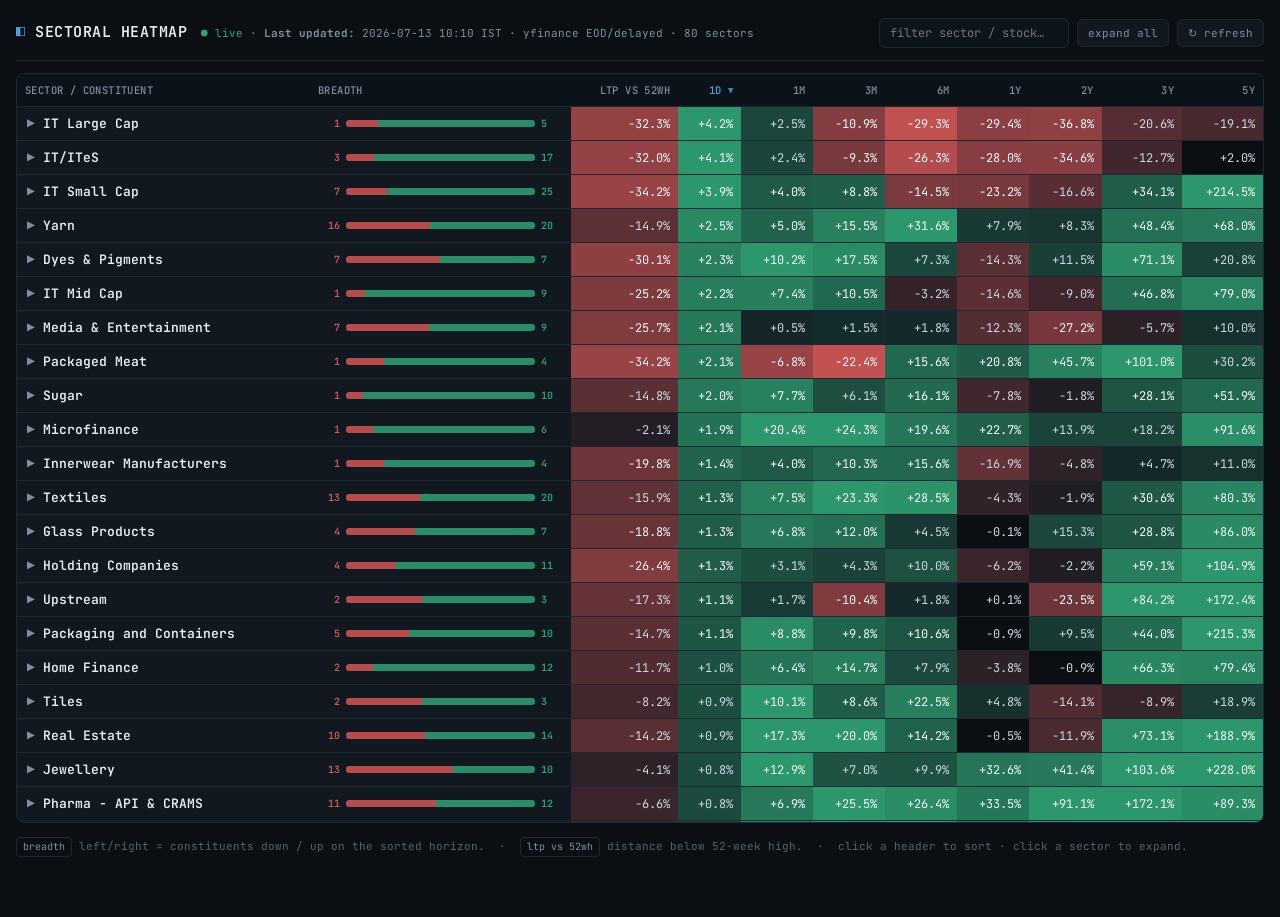
==== index.html @ cefa8de7 "Hourly refresh during market hours, load web fonts, fix timestamp timezone - refresh.yml: run hourly" ====
<!DOCTYPE html>
<html lang="en">
<head>
<meta charset="utf-8">
<meta name="viewport" content="width=device-width, initial-scale=1">
<title>Sectoral Heatmap · NSE</title>
<link rel="preconnect" href="https://fonts.googleapis.com">
<link rel="preconnect" href="https://fonts.gstatic.com" crossorigin>
<link href="https://fonts.googleapis.com/css2?family=Inter:wght@400;500;600;700&family=JetBrains+Mono:wght@400;500;600;700&display=swap" rel="stylesheet">
<style>
  :root{
    --bg:#0b0f14; --panel:#111820; --panel2:#0e141b; --line:#1e2833;
    --ink:#e8eef4; --dim:#7f8fa0; --dim2:#556270;
    --accent:#4aa3df; --up:#2fa574; --down:#d85757; --warn:#d9a441;
    --mono:"JetBrains Mono","SF Mono",ui-monospace,"Cascadia Mono",Menlo,Consolas,monospace;
    --sans:"Inter",system-ui,-apple-system,Segoe UI,Roboto,sans-serif;
  }
  *{box-sizing:border-box}
  html,body{margin:0;background:var(--bg);color:var(--ink);font-family:var(--sans);
    -webkit-font-smoothing:antialiased;font-size:13px}
  .wrap{max-width:1500px;margin:0 auto;padding:18px 16px 60px}
  header.top{display:flex;align-items:baseline;gap:14px;flex-wrap:wrap;
    border-bottom:1px solid var(--line);padding-bottom:12px;margin-bottom:2px}
  .brand{font-family:var(--mono);font-weight:600;font-size:15px;letter-spacing:.5px}
  .brand b{color:var(--accent)}
  .meta{color:var(--dim);font-family:var(--mono);font-size:11px}
  .meta .live{color:var(--up)} .meta .snap{color:var(--warn)}
  .spacer{flex:1}
  .controls{display:flex;gap:8px;align-items:center;flex-wrap:wrap}
  input[type=search]{background:var(--panel2);border:1px solid var(--line);color:var(--ink);
    font-family:var(--mono);font-size:12px;padding:6px 10px;border-radius:6px;width:190px;outline:none}
  input[type=search]:focus{border-color:var(--accent)}
  button.btn{background:var(--panel);border:1px solid var(--line);color:var(--dim);
    font-family:var(--mono);font-size:11px;padding:6px 10px;border-radius:6px;cursor:pointer}
  button.btn:hover{color:var(--ink);border-color:var(--dim2)}
  button.btn:disabled{opacity:.5;cursor:default}

  /* banners */
  .banner{font-family:var(--mono);font-size:12px;padding:9px 12px;border-radius:6px;margin-top:12px;
    display:none;align-items:center;gap:10px}
  .banner.show{display:flex}
  .banner.warn{background:rgba(217,164,65,.10);border:1px solid rgba(217,164,65,.4);color:#f0d79a}
  .banner.err {background:rgba(216,87,87,.10);border:1px solid rgba(216,87,87,.45);color:#f2b1b1}
  .banner .b-act{margin-left:auto;display:flex;gap:8px}

  /* full error / loading state */
  .state{display:none;margin-top:12px;border:1px solid var(--line);border-radius:8px;
    padding:48px 24px;text-align:center;font-family:var(--mono)}
  .state.show{display:block}
  .state .glyph{font-size:30px;line-height:1}
  .state.error .glyph{color:var(--down)} .state.loading .glyph{color:var(--dim)}
  .state h2{font-size:15px;margin:14px 0 6px;font-weight:600;color:var(--ink)}
  .state p{color:var(--dim);font-size:12px;margin:4px 0;line-height:1.6}
  .state code{color:var(--accent)}
  .state .why{color:var(--dim2);font-size:11px;margin-top:14px;max-width:520px;
    margin-left:auto;margin-right:auto;text-align:left;line-height:1.7}
  .spin{display:inline-block;animation:sp 1s linear infinite}
  @keyframes sp{to{transform:rotate(360deg)}}

  .scroll{overflow:auto;border:1px solid var(--line);border-radius:8px;margin-top:12px;
    max-height:calc(100vh - 150px);display:none}
  .scroll.show{display:block}
  table{border-collapse:separate;border-spacing:0;width:100%;font-family:var(--mono)}
  thead th{position:sticky;top:0;z-index:5;background:#0c1219;color:var(--dim);
    font-weight:500;font-size:10.5px;letter-spacing:.4px;text-transform:uppercase;
    padding:9px 8px;border-bottom:1px solid var(--line);white-space:nowrap;cursor:pointer;user-select:none}
  thead th.name-col{cursor:default}
  thead th:hover:not(.name-col){color:var(--ink)}
  th.sorted{color:var(--accent)} th .car{font-size:9px;opacity:.8}
  th.num,td.num{text-align:right}
  .name-col{position:sticky;left:0;z-index:4;text-align:left;min-width:210px}
  thead th.name-col{z-index:6}
  tbody td.name-col{background:var(--panel)}
  tbody tr.stock td.name-col{background:var(--panel2)}
  td{padding:0;border-bottom:1px solid var(--line);font-variant-numeric:tabular-nums}
  td.num{padding:6px 8px;font-size:12px;white-space:nowrap}
  tr.sector{cursor:pointer}
  tr.sector td.name-col{font-weight:600}
  tr.sector:hover td.name-col{color:#fff}
  .secname{display:flex;align-items:center;gap:7px;padding:8px 10px}
  .car0{color:var(--dim);width:9px;display:inline-block;transition:transform .12s}
  .secname .lbl{flex:1;overflow:hidden;text-overflow:ellipsis;white-space:nowrap}
  .wbar{display:flex;align-items:center;gap:6px;padding:8px 10px;min-width:120px}
  .wbar .cnt{font-size:10px;color:var(--dim);width:20px}
  .wbar .cnt.d{text-align:right;color:var(--down)} .wbar .cnt.u{color:var(--up)}
  .wbar .track{flex:1;height:7px;border-radius:3px;overflow:hidden;display:flex;background:#0a0e13}
  .wbar .rd{background:var(--down);opacity:.85} .wbar .gr{background:var(--up);opacity:.85}
  tr.stock{display:none} tr.stock.open{display:table-row}
  tr.stock td.name-col .secname{padding-left:26px;font-weight:400;color:var(--dim)}
  tr.stock td.name-col .tk{color:var(--dim2);font-size:10px;margin-left:auto;padding-left:8px}
  tr.stock:hover td{filter:brightness(1.12)}
  td.cell{color:#dfe8f0;text-align:right;padding:6px 8px}
  .wt{color:var(--dim);font-size:11px}
  footer{color:var(--dim2);font-family:var(--mono);font-size:11px;margin-top:14px;line-height:1.6}
  .pill{display:inline-block;padding:1px 6px;border:1px solid var(--line);border-radius:4px;color:var(--dim);font-size:10px}
  @media (max-width:640px){ .name-col{min-width:150px} td.num{font-size:11px;padding:5px 6px} }
</style>
</head>
<body>
<div class="wrap">
  <header class="top">
    <span class="brand"><b>◧</b> SECTORAL&nbsp;HEATMAP</span>
    <span class="meta" id="meta">—</span>
    <span class="spacer"></span>
    <div class="controls">
      <input type="search" id="q" placeholder="filter sector / stock…" autocomplete="off">
      <button class="btn" id="expandAll">expand all</button>
      <button class="btn" id="refresh">↻ refresh</button>
    </div>
  </header>

  <!-- non-blocking banner: shown when a manual refresh fails but data is already on screen -->
  <div class="banner warn" id="banner">
    <span id="bannerMsg"></span>
    <span class="b-act"><button class="btn" id="bannerRetry">retry</button></span>
  </div>

  <!-- loading state -->
  <div class="state loading" id="loading">
    <div class="glyph spin">↻</div>
    <h2>Fetching live data…</h2>
    <p>Pulling <code>data.json</code></p>
  </div>

  <!-- full error state: no data to show -->
  <div class="state error" id="error">
    <div class="glyph">⚠</div>
    <h2>No live data</h2>
    <p id="errMsg">Couldn't reach <code>data.json</code>.</p>
    <p><button class="btn" id="errRetry" style="margin-top:8px">↻ try again</button></p>
    <div class="why" id="errWhy"></div>
  </div>

  <div class="scroll" id="scroll">
    <table id="tbl"><thead><tr id="head"></tr></thead><tbody id="body"></tbody></table>
  </div>

  <footer>
    <span class="pill">breadth</span> left/right = constituents down / up on the sorted horizon.
    &nbsp;·&nbsp; <span class="pill">ltp vs 52wh</span> distance below 52-week high.
    &nbsp;·&nbsp; click a header to sort · click a sector to expand.
  </footer>
</div>

<script>
const COLNAMES={ltp52:"LTP vs 52WH","1D":"1D","1M":"1M","3M":"3M","6M":"6M","1Y":"1Y","2Y":"2Y","3Y":"3Y","5Y":"5Y"};
const CLAMP={ltp52:.5,"1D":.03,"1M":.10,"3M":.20,"6M":.30,"1Y":.50,"2Y":.60,"3Y":.80,"5Y":1.0};
let DATA=null, COLS=[], sortKey="1D", sortDir=-1, expanded=new Set(), allOpen=false;

const $=id=>document.getElementById(id);
function pct(v){ if(v===null||v===undefined) return "–"; return (v>=0?"+":"")+(v*100).toFixed(1)+"%"; }
function cellBg(v,key){ if(v===null||v===undefined) return "transparent";
  let c=CLAMP[key]||.3, t=Math.max(-1,Math.min(1,v/c));
  if(Math.abs(t)<0.02) return "transparent";
  let ease=Math.pow(Math.abs(t),0.72), base=[17,24,32];
  let col=t>0?[47,165,116]:[216,87,87];
  let m=base.map((b,i)=>Math.round(b+(col[i]-b)*ease*0.9));
  return `rgb(${m[0]},${m[1]},${m[2]})`; }
function txtColor(v,key){ if(v===null||v===undefined) return "var(--dim2)";
  let a=Math.abs(Math.max(-1,Math.min(1,v/(CLAMP[key]||.3)))); return a>0.35?"#f4f9fc":"#cdd8e2"; }

function buildHead(){ const tr=$("head"); tr.innerHTML="";
  const a=document.createElement("th"); a.className="name-col"; a.textContent="Sector / Constituent"; tr.appendChild(a);
  const b=document.createElement("th"); b.className="name-col"; b.style.minWidth="130px"; b.textContent="Breadth"; tr.appendChild(b);
  COLS.forEach(k=>{ const th=document.createElement("th"); th.className="num"+(k===sortKey?" sorted":"");
    th.innerHTML=COLNAMES[k]+(k===sortKey?` <span class="car">${sortDir<0?"▼":"▲"}</span>`:"");
    th.onclick=()=>{ if(sortKey===k) sortDir*=-1; else{sortKey=k;sortDir=-1;} render(); }; tr.appendChild(th); }); }

function render(){
  if(!DATA) return;
  buildHead();
  const q=($("q").value||"").toLowerCase().trim(), body=$("body"); body.innerHTML="";
  let secs=[...DATA.sectors].sort((a,b)=>{ let av=a.agg[sortKey],bv=b.agg[sortKey];
    if(av==null) av=-Infinity*sortDir; if(bv==null) bv=-Infinity*sortDir; return (av-bv)*sortDir; });
  let shown=0;
  for(const s of secs){
    const secMatch=s.sector.toLowerCase().includes(q);
    const ms=q?s.stocks.filter(x=>x.name.toLowerCase().includes(q)||(x.ticker||"").toLowerCase().includes(q)):s.stocks;
    if(q && !secMatch && ms.length===0) continue; shown++;
    const open=allOpen||expanded.has(s.sector)||(q&&ms.length>0&&!secMatch);
    const tr=document.createElement("tr"); tr.className="sector";
    const total=s.up+s.down, upPct=total?(s.up/total*100):50;
    let c=`<td class="name-col"><div class="secname">
      <span class="car0" style="transform:rotate(${open?90:0}deg)">▶</span>
      <span class="lbl">${s.sector.replace(/^TJI\s*/,'')}</span></div></td>
      <td class="name-col"><div class="wbar"><span class="cnt d">${s.down}</span>
      <span class="track"><span class="rd" style="width:${100-upPct}%"></span><span class="gr" style="width:${upPct}%"></span></span>
      <span class="cnt u">${s.up}</span></div></td>`;
    for(const k of COLS){ const v=s.agg[k]; c+=`<td class="cell num" style="background:${cellBg(v,k)};color:${txtColor(v,k)}">${pct(v)}</td>`; }
    tr.innerHTML=c; tr.onclick=()=>{ expanded.has(s.sector)?expanded.delete(s.sector):expanded.add(s.sector); render(); };
    body.appendChild(tr);
    const list=q&&!secMatch?ms:s.stocks;
    for(const st of list){ const trs=document.createElement("tr"); trs.className="stock"+(open?" open":"");
      let cc=`<td class="name-col"><div class="secname"><span class="lbl">${st.name}</span><span class="tk">${st.ticker||""}</span></div></td>
        <td class="name-col"><div class="wbar"><span class="wt">${st.weight!=null?(st.weight*100).toFixed(1)+"%":""}</span></div></td>`;
      for(const k of COLS){ const v=st.vals[k]; cc+=`<td class="cell num" style="background:${cellBg(v,k)};color:${txtColor(v,k)}">${pct(v)}</td>`; }
      trs.innerHTML=cc; body.appendChild(trs); }
  }
  const live=DATA.source!=="snapshot";
  $("meta").innerHTML=`<span class="${live?'live':'snap'}">${live?'● live':'■ bundled snapshot'}</span> · <b>Last updated:</b> ${DATA.generated_at} · ${shown} sectors`;
  // amber note only if the served file is the bundled seed (not a real live pull)
  if(!live) showBanner("warn","Serving the bundled snapshot — run the refresh job for live prices.");
}

let lastLoadedAt=null;
function showState(which){ ["loading","error","scroll","banner"].forEach(id=>$(id).classList.remove("show")); if(which) $(which).classList.add("show"); }
function showBanner(kind,msg){ const b=$("banner"); b.className="banner "+kind+" show"; $("bannerMsg").textContent=msg; }
function hideBanner(){ $("banner").classList.remove("show"); }

async function load(isManual){
  const btn=$("refresh"); btn.disabled=true; const prev=btn.textContent; btn.textContent="↻ …";
  const haveData = !!DATA;
  if(!haveData) showState("loading");
  try{
    const r=await fetch("data.json?_="+Date.now(),{cache:"no-store"});
    if(!r.ok) throw new Error("HTTP "+r.status);
    const j=await r.json();
    if(!j || !Array.isArray(j.sectors)) throw new Error("malformed data.json");
    DATA=j; COLS=j.columns; lastLoadedAt=new Date();
    hideBanner(); showState("scroll"); render();
  }catch(e){
    if(haveData){
      // data already on screen: never silently keep stale — flag it loudly, keep showing what we had
      showState("scroll");
      showBanner("err",`Refresh failed (${e.message}) at ${new Date().toLocaleTimeString()}. Showing data from ${lastLoadedAt?lastLoadedAt.toLocaleTimeString():'previous load'}.`);
    }else{
      // nothing to show: hard error, no stale fallback
      $("errMsg").innerHTML=`Couldn't load <code>data.json</code> — <b>${e.message}</b>.`;
      $("errWhy").innerHTML=
        `likely cause:<br>`+
        `• opened via <code>file://</code> — browsers block fetch there. Serve over http (<code>python -m http.server</code>) or GitHub Pages.<br>`+
        `• <code>data.json</code> not generated yet — run <code>python build_heatmap.py</code>, or trigger the GitHub Action.<br>`+
        `• no network connection.`;
      showState("error");
    }
  }finally{ btn.disabled=false; btn.textContent=prev; }
}

$("q").oninput=render;
$("expandAll").onclick=e=>{ allOpen=!allOpen; e.target.textContent=allOpen?"collapse all":"expand all"; render(); };
$("refresh").onclick=()=>load(true);
$("errRetry").onclick=()=>load(false);
$("bannerRetry").onclick=()=>load(true);
load(false);
</script>
</body>
</html>
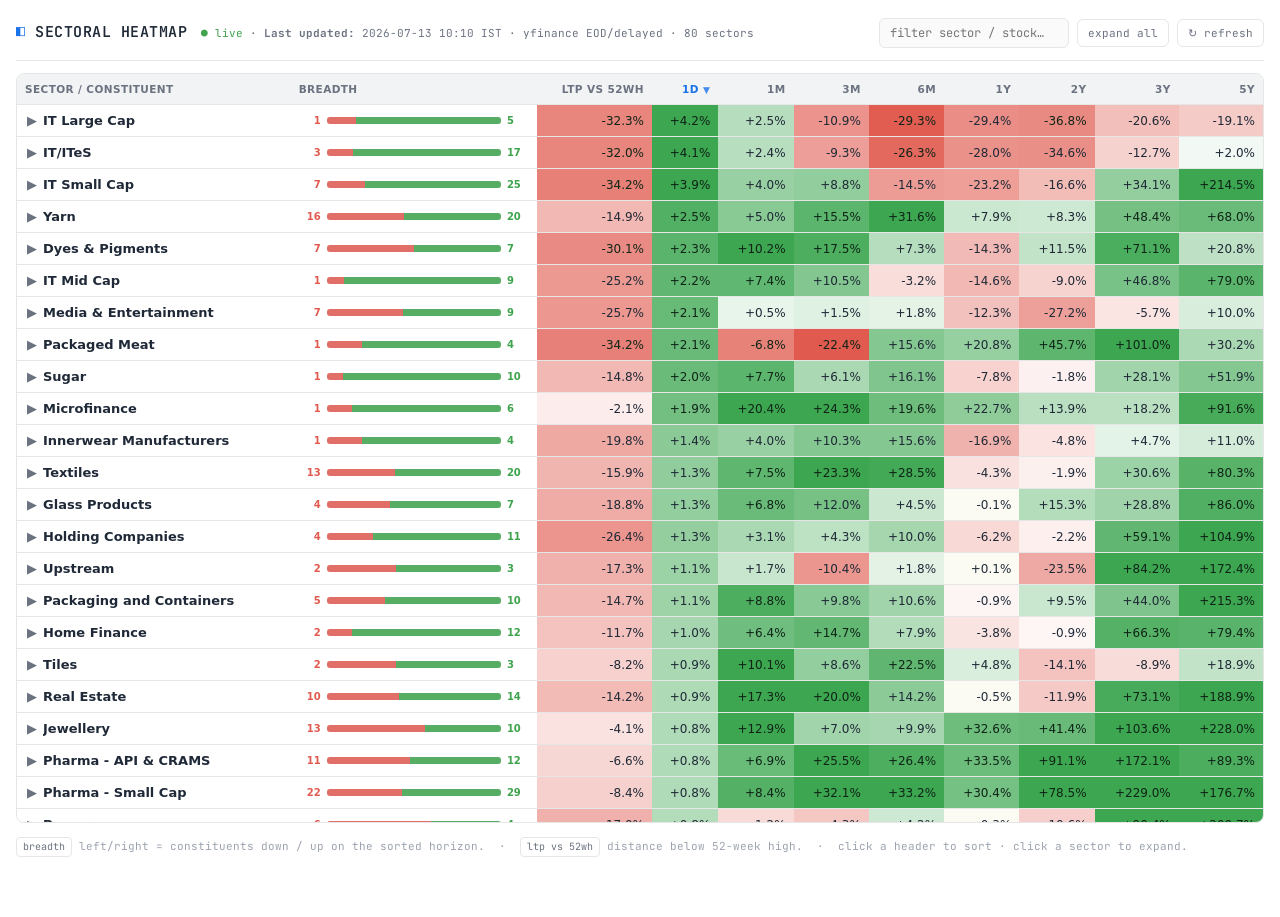
==== commit 018f57ee: "Switch heatmap to light theme on white background Reworks the UI to match the Tijori-style reference" ====
--- a/index.html
+++ b/index.html
@@ -9,9 +9,10 @@
 <link href="https://fonts.googleapis.com/css2?family=Inter:wght@400;500;600;700&family=JetBrains+Mono:wght@400;500;600;700&display=swap" rel="stylesheet">
 <style>
   :root{
-    --bg:#0b0f14; --panel:#111820; --panel2:#0e141b; --line:#1e2833;
-    --ink:#e8eef4; --dim:#7f8fa0; --dim2:#556270;
-    --accent:#4aa3df; --up:#2fa574; --down:#d85757; --warn:#d9a441;
+    --bg:#ffffff; --panel:#ffffff; --panel2:#fafafa; --line:#e6e6e6;
+    --ink:#1f2937; --dim:#6b7280; --dim2:#9ca3af;
+    --accent:#1a73e8; --up:#3fa34d; --down:#e05a4f; --warn:#c98a1a;
+    --headbg:#f2f3f5;
     --mono:"JetBrains Mono","SF Mono",ui-monospace,"Cascadia Mono",Menlo,Consolas,monospace;
     --sans:"Inter",system-ui,-apple-system,Segoe UI,Roboto,sans-serif;
   }
@@ -39,8 +40,8 @@
   .banner{font-family:var(--mono);font-size:12px;padding:9px 12px;border-radius:6px;margin-top:12px;
     display:none;align-items:center;gap:10px}
   .banner.show{display:flex}
-  .banner.warn{background:rgba(217,164,65,.10);border:1px solid rgba(217,164,65,.4);color:#f0d79a}
-  .banner.err {background:rgba(216,87,87,.10);border:1px solid rgba(216,87,87,.45);color:#f2b1b1}
+  .banner.warn{background:rgba(217,164,65,.12);border:1px solid rgba(217,164,65,.5);color:#8a6412}
+  .banner.err {background:rgba(216,87,87,.10);border:1px solid rgba(216,87,87,.5);color:#a13232}
   .banner .b-act{margin-left:auto;display:flex;gap:8px}
 
   /* full error / loading state */
@@ -60,9 +61,9 @@
   .scroll{overflow:auto;border:1px solid var(--line);border-radius:8px;margin-top:12px;
     max-height:calc(100vh - 150px);display:none}
   .scroll.show{display:block}
-  table{border-collapse:separate;border-spacing:0;width:100%;font-family:var(--mono)}
-  thead th{position:sticky;top:0;z-index:5;background:#0c1219;color:var(--dim);
-    font-weight:500;font-size:10.5px;letter-spacing:.4px;text-transform:uppercase;
+  table{border-collapse:separate;border-spacing:0;width:100%;font-family:var(--sans)}
+  thead th{position:sticky;top:0;z-index:5;background:var(--headbg);color:var(--dim);
+    font-weight:600;font-size:10.5px;letter-spacing:.4px;text-transform:uppercase;
     padding:9px 8px;border-bottom:1px solid var(--line);white-space:nowrap;cursor:pointer;user-select:none}
   thead th.name-col{cursor:default}
   thead th:hover:not(.name-col){color:var(--ink)}
@@ -76,20 +77,22 @@
   td.num{padding:6px 8px;font-size:12px;white-space:nowrap}
   tr.sector{cursor:pointer}
   tr.sector td.name-col{font-weight:600}
-  tr.sector:hover td.name-col{color:#fff}
+  tr.sector:hover td.name-col{color:#000}
+  tr.sector:hover td.name-col{background:#f6f7f8}
   .secname{display:flex;align-items:center;gap:7px;padding:8px 10px}
   .car0{color:var(--dim);width:9px;display:inline-block;transition:transform .12s}
   .secname .lbl{flex:1;overflow:hidden;text-overflow:ellipsis;white-space:nowrap}
   .wbar{display:flex;align-items:center;gap:6px;padding:8px 10px;min-width:120px}
   .wbar .cnt{font-size:10px;color:var(--dim);width:20px}
   .wbar .cnt.d{text-align:right;color:var(--down)} .wbar .cnt.u{color:var(--up)}
-  .wbar .track{flex:1;height:7px;border-radius:3px;overflow:hidden;display:flex;background:#0a0e13}
+  .wbar .track{flex:1;height:7px;border-radius:3px;overflow:hidden;display:flex;background:#eceef0}
   .wbar .rd{background:var(--down);opacity:.85} .wbar .gr{background:var(--up);opacity:.85}
   tr.stock{display:none} tr.stock.open{display:table-row}
-  tr.stock td.name-col .secname{padding-left:26px;font-weight:400;color:var(--dim)}
+  tr.stock td.name-col .secname{padding-left:26px;font-weight:400}
+  tr.stock td.name-col .lbl{color:var(--accent)}
   tr.stock td.name-col .tk{color:var(--dim2);font-size:10px;margin-left:auto;padding-left:8px}
-  tr.stock:hover td{filter:brightness(1.12)}
-  td.cell{color:#dfe8f0;text-align:right;padding:6px 8px}
+  tr.stock:hover td{filter:brightness(.97)}
+  td.cell{color:#1f2937;text-align:right;padding:6px 8px}
   .wt{color:var(--dim);font-size:11px}
   footer{color:var(--dim2);font-family:var(--mono);font-size:11px;margin-top:14px;line-height:1.6}
   .pill{display:inline-block;padding:1px 6px;border:1px solid var(--line);border-radius:4px;color:var(--dim);font-size:10px}
@@ -149,15 +152,15 @@
 
 const $=id=>document.getElementById(id);
 function pct(v){ if(v===null||v===undefined) return "–"; return (v>=0?"+":"")+(v*100).toFixed(1)+"%"; }
-function cellBg(v,key){ if(v===null||v===undefined) return "transparent";
+function cellBg(v,key){ if(v===null||v===undefined) return "#ffffff";
   let c=CLAMP[key]||.3, t=Math.max(-1,Math.min(1,v/c));
-  if(Math.abs(t)<0.02) return "transparent";
-  let ease=Math.pow(Math.abs(t),0.72), base=[17,24,32];
-  let col=t>0?[47,165,116]:[216,87,87];
-  let m=base.map((b,i)=>Math.round(b+(col[i]-b)*ease*0.9));
+  if(Math.abs(t)<0.015) return "#fbfbf3";            // near-flat: pale cream
+  let ease=Math.pow(Math.abs(t),0.70), base=[255,255,255];
+  let col=t>0?[60,166,80]:[224,90,79];
+  let m=base.map((b,i)=>Math.round(b+(col[i]-b)*ease));
   return `rgb(${m[0]},${m[1]},${m[2]})`; }
 function txtColor(v,key){ if(v===null||v===undefined) return "var(--dim2)";
-  let a=Math.abs(Math.max(-1,Math.min(1,v/(CLAMP[key]||.3)))); return a>0.35?"#f4f9fc":"#cdd8e2"; }
+  let a=Math.abs(Math.max(-1,Math.min(1,v/(CLAMP[key]||.3)))); return a>0.60?"#0f2417":"#1f2937"; }
 
 function buildHead(){ const tr=$("head"); tr.innerHTML="";
   const a=document.createElement("th"); a.className="name-col"; a.textContent="Sector / Constituent"; tr.appendChild(a);
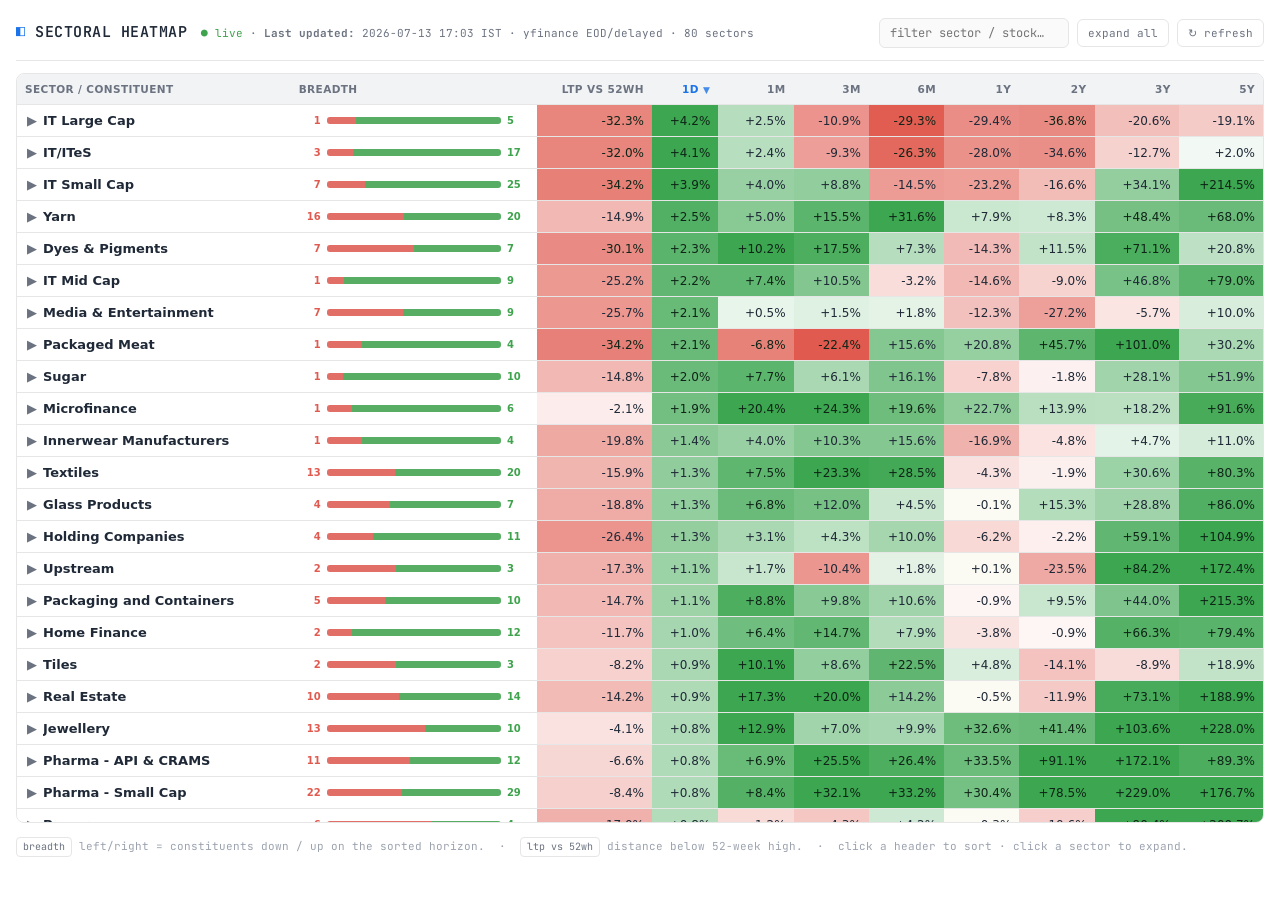
==== commit 700b0179: "Fix stale symbols showing snapshot data as live The displayed numbers were the bundled Tijori snapsh" ====
--- a/index.html
+++ b/index.html
@@ -91,6 +91,9 @@
   tr.stock td.name-col .secname{padding-left:26px;font-weight:400}
   tr.stock td.name-col .lbl{color:var(--accent)}
   tr.stock td.name-col .tk{color:var(--dim2);font-size:10px;margin-left:auto;padding-left:8px}
+  .stag{font-size:9px;text-transform:uppercase;letter-spacing:.3px;color:var(--warn);
+    border:1px solid rgba(201,138,26,.4);border-radius:3px;padding:0 4px;margin-left:6px;cursor:help}
+  tr.stock.stale td.name-col .lbl{color:var(--dim)}
   tr.stock:hover td{filter:brightness(.97)}
   td.cell{color:#1f2937;text-align:right;padding:6px 8px}
   .wt{color:var(--dim);font-size:11px}
@@ -193,8 +196,9 @@
     tr.innerHTML=c; tr.onclick=()=>{ expanded.has(s.sector)?expanded.delete(s.sector):expanded.add(s.sector); render(); };
     body.appendChild(tr);
     const list=q&&!secMatch?ms:s.stocks;
-    for(const st of list){ const trs=document.createElement("tr"); trs.className="stock"+(open?" open":"");
-      let cc=`<td class="name-col"><div class="secname"><span class="lbl">${st.name}</span><span class="tk">${st.ticker||""}</span></div></td>
+    for(const st of list){ const trs=document.createElement("tr"); trs.className="stock"+(open?" open":"")+(st.stale?" stale":"");
+      const staleTag=st.stale?`<span class="stag" title="Live price unavailable for this symbol — showing the last bundled snapshot, not current data.">snapshot</span>`:"";
+      let cc=`<td class="name-col"><div class="secname"><span class="lbl">${st.name}</span>${staleTag}<span class="tk">${st.ticker||""}</span></div></td>
         <td class="name-col"><div class="wbar"><span class="wt">${st.weight!=null?(st.weight*100).toFixed(1)+"%":""}</span></div></td>`;
       for(const k of COLS){ const v=st.vals[k]; cc+=`<td class="cell num" style="background:${cellBg(v,k)};color:${txtColor(v,k)}">${pct(v)}</td>`; }
       trs.innerHTML=cc; body.appendChild(trs); }
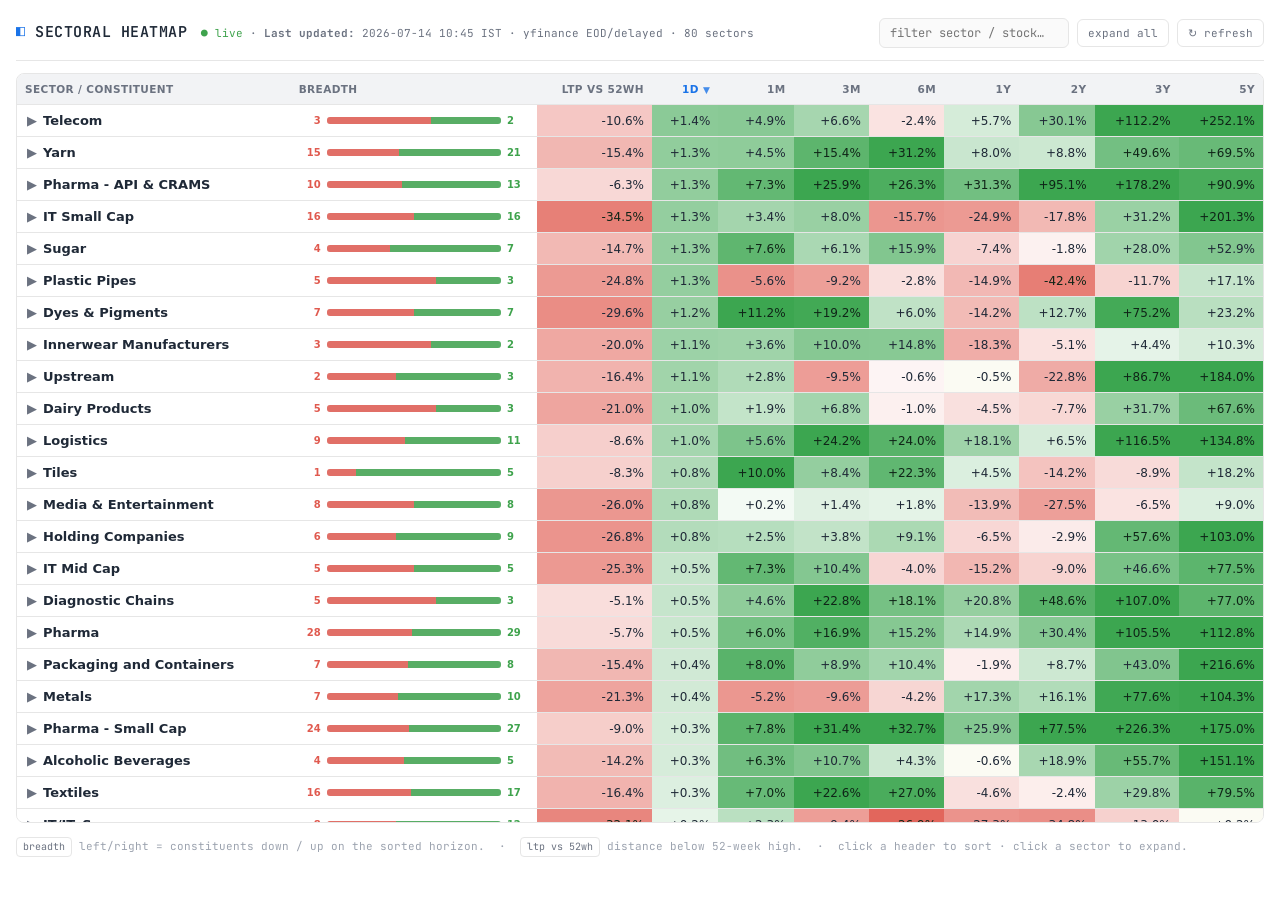
==== commit b70a0c54: "Fix NaN site-killer, dead-series masquerade, and UI refresh bugs - compute_stock: a series whose his" ====
--- a/index.html
+++ b/index.html
@@ -177,7 +177,8 @@
   buildHead();
   const q=($("q").value||"").toLowerCase().trim(), body=$("body"); body.innerHTML="";
   let secs=[...DATA.sectors].sort((a,b)=>{ let av=a.agg[sortKey],bv=b.agg[sortKey];
-    if(av==null) av=-Infinity*sortDir; if(bv==null) bv=-Infinity*sortDir; return (av-bv)*sortDir; });
+    // sectors with no data always sort LAST regardless of direction
+    if(av==null) av=Infinity*sortDir; if(bv==null) bv=Infinity*sortDir; return (av-bv)*sortDir; });
   let shown=0;
   for(const s of secs){
     const secMatch=s.sector.toLowerCase().includes(q);
@@ -249,6 +250,15 @@
 $("errRetry").onclick=()=>load(false);
 $("bannerRetry").onclick=()=>load(true);
 load(false);
+
+// auto-refresh: the bot commits fresh data.json hourly during market hours,
+// so re-pull every 10 min while the tab is visible, and immediately when the
+// tab regains focus after being away >5 min. Otherwise an open tab would show
+// the first load's numbers forever.
+setInterval(()=>{ if(!document.hidden) load(false); }, 10*60*1000);
+document.addEventListener("visibilitychange", ()=>{
+  if(!document.hidden && lastLoadedAt && Date.now()-lastLoadedAt.getTime()>5*60*1000) load(false);
+});
 </script>
 </body>
 </html>
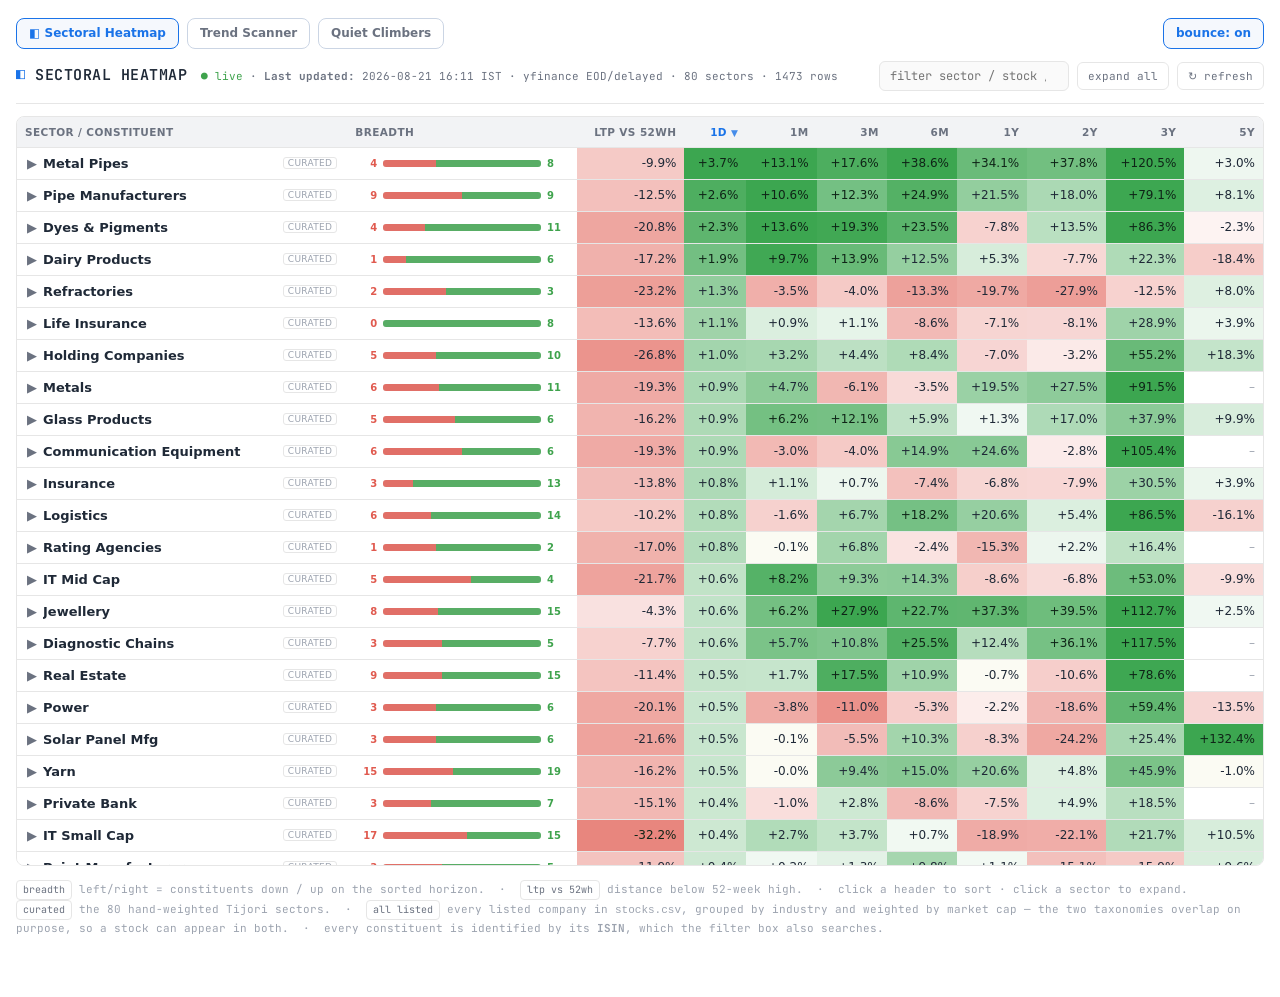
==== commit 4625394c: "Key every board on ISIN and scan all 1,989 listed companies Identity was the NSE ticker, which is no" ====
--- a/index.html
+++ b/index.html
@@ -7,6 +7,7 @@
 <link rel="preconnect" href="https://fonts.googleapis.com">
 <link rel="preconnect" href="https://fonts.gstatic.com" crossorigin>
 <link href="https://fonts.googleapis.com/css2?family=Inter:wght@400;500;600;700&family=JetBrains+Mono:wght@400;500;600;700&display=swap" rel="stylesheet">
+<link rel="stylesheet" href="bounce.css">
 <style>
   :root{
     --bg:#ffffff; --panel:#ffffff; --panel2:#fafafa; --line:#e6e6e6;
@@ -35,6 +36,10 @@
     font-family:var(--mono);font-size:11px;padding:6px 10px;border-radius:6px;cursor:pointer}
   button.btn:hover{color:var(--ink);border-color:var(--dim2)}
   button.btn:disabled{opacity:.5;cursor:default}
+  button.btn[aria-pressed=true]{color:var(--accent);border-color:var(--accent);background:#f3f7fe}
+  .segs{display:flex;gap:4px}
+  /* the shared board switcher sits inside .wrap here, so drop its full-width chrome */
+  .boards{padding:0 0 12px;border-bottom:none;background:transparent}
 
   /* banners */
   .banner{font-family:var(--mono);font-size:12px;padding:9px 12px;border-radius:6px;margin-top:12px;
@@ -93,6 +98,11 @@
   tr.stock td.name-col .tk{color:var(--dim2);font-size:10px;margin-left:auto;padding-left:8px}
   .stag{font-size:9px;text-transform:uppercase;letter-spacing:.3px;color:var(--warn);
     border:1px solid rgba(201,138,26,.4);border-radius:3px;padding:0 4px;margin-left:6px;cursor:help}
+  /* which taxonomy a sector comes from — curated Tijori list, or every listed company */
+  .tax{font-size:9px;text-transform:uppercase;letter-spacing:.3px;color:var(--dim2);
+    border:1px solid var(--line);border-radius:3px;padding:0 4px;margin-left:7px;
+    font-weight:400;cursor:help}
+  .isin{font-family:var(--mono);font-size:10px;color:var(--dim2);letter-spacing:.2px}
   tr.stock.stale td.name-col .lbl{color:var(--dim)}
   tr.stock:hover td{filter:brightness(.97)}
   td.cell{color:#1f2937;text-align:right;padding:6px 8px}
@@ -104,12 +114,25 @@
 </head>
 <body>
 <div class="wrap">
+  <nav class="boards" aria-label="boards">
+    <span class="bbtn" aria-current="page">◧ Sectoral Heatmap</span>
+    <a class="bbtn" href="trend/">Trend Scanner</a>
+    <a class="bbtn" href="quiet/">Quiet Climbers</a>
+    <span class="sep"></span>
+    <button class="bbtn" type="button" data-bounce-toggle>bounce: on</button>
+  </nav>
+
   <header class="top">
     <span class="brand"><b>◧</b> SECTORAL&nbsp;HEATMAP</span>
     <span class="meta" id="meta">—</span>
     <span class="spacer"></span>
     <div class="controls">
-      <input type="search" id="q" placeholder="filter sector / stock…" autocomplete="off">
+      <input type="search" id="q" placeholder="filter sector / stock / ISIN…" autocomplete="off">
+      <span class="segs" id="segs" role="group" aria-label="which sectors">
+        <button class="btn seg" data-tax="all" aria-pressed="true">all</button>
+        <button class="btn seg" data-tax="tijori" aria-pressed="false">curated</button>
+        <button class="btn seg" data-tax="all-listed" aria-pressed="false">all listed</button>
+      </span>
       <button class="btn" id="expandAll">expand all</button>
       <button class="btn" id="refresh">↻ refresh</button>
     </div>
@@ -145,6 +168,12 @@
     <span class="pill">breadth</span> left/right = constituents down / up on the sorted horizon.
     &nbsp;·&nbsp; <span class="pill">ltp vs 52wh</span> distance below 52-week high.
     &nbsp;·&nbsp; click a header to sort · click a sector to expand.
+    <br><span class="pill">curated</span> the 80 hand-weighted Tijori sectors.
+    &nbsp;·&nbsp; <span class="pill">all listed</span> every listed company in
+    <code>stocks.csv</code>, grouped by industry and weighted by market cap — the two
+    taxonomies overlap on purpose, so a stock can appear in both.
+    &nbsp;·&nbsp; every constituent is identified by its <b>ISIN</b>, which the filter
+    box also searches.
   </footer>
 </div>
 
@@ -152,6 +181,9 @@
 const COLNAMES={ltp52:"LTP vs 52WH","1D":"1D","1M":"1M","3M":"3M","6M":"6M","1Y":"1Y","2Y":"2Y","3Y":"3Y","5Y":"5Y"};
 const CLAMP={ltp52:.5,"1D":.03,"1M":.10,"3M":.20,"6M":.30,"1Y":.50,"2Y":.60,"3Y":.80,"5Y":1.0};
 let DATA=null, COLS=[], sortKey="1D", sortDir=-1, expanded=new Set(), allOpen=false;
+// which taxonomy to show: "all" | "tijori" (curated Tijori sectors)
+// | "all-listed" (every listed company, grouped by industry)
+let taxonomy="all";
 
 const $=id=>document.getElementById(id);
 function pct(v){ if(v===null||v===undefined) return "–"; return (v>=0?"+":"")+(v*100).toFixed(1)+"%"; }
@@ -175,37 +207,58 @@
 function render(){
   if(!DATA) return;
   buildHead();
+  // A feed built before the all-listed taxonomy existed (the bundled snapshot)
+  // holds curated sectors only — offering a filter that can only empty the board
+  // would be a dead end, so hide it until the data has both.
+  const kinds=new Set(DATA.sectors.map(s=>s.taxonomy||"tijori"));
+  if(kinds.size<2) taxonomy="all";
+  $("segs").style.display = kinds.size>1 ? "" : "none";
+
   const q=($("q").value||"").toLowerCase().trim(), body=$("body"); body.innerHTML="";
-  let secs=[...DATA.sectors].sort((a,b)=>{ let av=a.agg[sortKey],bv=b.agg[sortKey];
+  // a stock is findable by name, by ticker, or by the identity that never changes
+  const hit=x=>x.name.toLowerCase().includes(q)
+    || (x.ticker||"").toLowerCase().includes(q)
+    || (x.isin||"").toLowerCase().includes(q);
+  let secs=DATA.sectors.filter(s=>taxonomy==="all"||(s.taxonomy||"tijori")===taxonomy);
+  secs=secs.sort((a,b)=>{ let av=a.agg[sortKey],bv=b.agg[sortKey];
     // sectors with no data always sort LAST regardless of direction
     if(av==null) av=Infinity*sortDir; if(bv==null) bv=Infinity*sortDir; return (av-bv)*sortDir; });
-  let shown=0;
+  let shown=0, nStocks=0;
   for(const s of secs){
     const secMatch=s.sector.toLowerCase().includes(q);
-    const ms=q?s.stocks.filter(x=>x.name.toLowerCase().includes(q)||(x.ticker||"").toLowerCase().includes(q)):s.stocks;
-    if(q && !secMatch && ms.length===0) continue; shown++;
+    const ms=q?s.stocks.filter(hit):s.stocks;
+    if(q && !secMatch && ms.length===0) continue;
+    shown++; nStocks += (q && !secMatch) ? ms.length : s.stocks.length;
     const open=allOpen||expanded.has(s.sector)||(q&&ms.length>0&&!secMatch);
     const tr=document.createElement("tr"); tr.className="sector";
     const total=s.up+s.down, upPct=total?(s.up/total*100):50;
     let c=`<td class="name-col"><div class="secname">
       <span class="car0" style="transform:rotate(${open?90:0}deg)">▶</span>
-      <span class="lbl">${s.sector.replace(/^TJI\s*/,'')}</span></div></td>
+      <span class="lbl">${s.sector.replace(/^TJI\s*/,'')}</span>${
+        (s.taxonomy||"tijori")==="all-listed"
+          ? `<span class="tax" title="Every listed company in this industry group, weighted by market cap — from stocks.csv.">all listed</span>`
+          : `<span class="tax" title="Curated Tijori sector with its own constituent weights.">curated</span>`
+      }</div></td>
       <td class="name-col"><div class="wbar"><span class="cnt d">${s.down}</span>
       <span class="track"><span class="rd" style="width:${100-upPct}%"></span><span class="gr" style="width:${upPct}%"></span></span>
       <span class="cnt u">${s.up}</span></div></td>`;
     for(const k of COLS){ const v=s.agg[k]; c+=`<td class="cell num" style="background:${cellBg(v,k)};color:${txtColor(v,k)}">${pct(v)}</td>`; }
     tr.innerHTML=c; tr.onclick=()=>{ expanded.has(s.sector)?expanded.delete(s.sector):expanded.add(s.sector); render(); };
     body.appendChild(tr);
-    const list=q&&!secMatch?ms:s.stocks;
+    // Only build rows for a sector that is actually open. With every listed
+    // company on the board that is ~3,500 constituent rows; creating them all on
+    // every render just to leave them display:none made each keystroke in the
+    // filter box rebuild the entire market.
+    const list=!open?[]:(q&&!secMatch?ms:s.stocks);
     for(const st of list){ const trs=document.createElement("tr"); trs.className="stock"+(open?" open":"")+(st.stale?" stale":"");
       const staleTag=st.stale?`<span class="stag" title="Live price unavailable for this symbol — showing the last bundled snapshot, not current data.">snapshot</span>`:"";
-      let cc=`<td class="name-col"><div class="secname"><span class="lbl">${st.name}</span>${staleTag}<span class="tk">${st.ticker||""}</span></div></td>
+      let cc=`<td class="name-col"><div class="secname"><span class="lbl">${st.name}</span>${staleTag}<span class="tk">${st.ticker||""}${st.isin?` · <span class="isin">${st.isin}</span>`:""}</span></div></td>
         <td class="name-col"><div class="wbar"><span class="wt">${st.weight!=null?(st.weight*100).toFixed(1)+"%":""}</span></div></td>`;
       for(const k of COLS){ const v=st.vals[k]; cc+=`<td class="cell num" style="background:${cellBg(v,k)};color:${txtColor(v,k)}">${pct(v)}</td>`; }
       trs.innerHTML=cc; body.appendChild(trs); }
   }
   const live=DATA.source!=="snapshot";
-  $("meta").innerHTML=`<span class="${live?'live':'snap'}">${live?'● live':'■ bundled snapshot'}</span> · <b>Last updated:</b> ${DATA.generated_at} · ${shown} sectors`;
+  $("meta").innerHTML=`<span class="${live?'live':'snap'}">${live?'● live':'■ bundled snapshot'}</span> · <b>Last updated:</b> ${DATA.generated_at} · ${shown} sectors · ${nStocks} rows`;
   // amber note only if the served file is the bundled seed (not a real live pull)
   if(!live) showBanner("warn","Serving the bundled snapshot — run the refresh job for live prices.");
 }
@@ -244,7 +297,15 @@
   }finally{ btn.disabled=false; btn.textContent=prev; }
 }
 
-$("q").oninput=render;
+// Debounced: expanding a sector can put thousands of rows on screen, and
+// re-rendering that on every keypress makes typing feel like wading.
+let qTimer=null;
+$("q").oninput=()=>{ clearTimeout(qTimer); qTimer=setTimeout(render,120); };
+document.querySelectorAll(".seg").forEach(b=>b.onclick=()=>{
+  taxonomy=b.dataset.tax;
+  document.querySelectorAll(".seg").forEach(o=>o.setAttribute("aria-pressed",o===b));
+  expanded.clear(); render();
+});
 $("expandAll").onclick=e=>{ allOpen=!allOpen; e.target.textContent=allOpen?"collapse all":"expand all"; render(); };
 $("refresh").onclick=()=>load(true);
 $("errRetry").onclick=()=>load(false);
@@ -260,5 +321,6 @@
   if(!document.hidden && lastLoadedAt && Date.now()-lastLoadedAt.getTime()>5*60*1000) load(false);
 });
 </script>
+<script src="bounce.js"></script>
 </body>
 </html>
--- a/bounce.css
+++ b/bounce.css
@@ -0,0 +1,100 @@
+/* ---------------------------------------------------------------------------
+   bounce.css — the board switcher, and the bounce.
+
+   Two things live here because all three boards need both and none of them
+   should own a private copy:
+
+   1. `.bbtn` / `.boards` — one row of buttons linking the three boards, styled
+      from whichever palette variables the host page defines (each board has its
+      own), with hard-coded fallbacks so it still looks right on a page that
+      defines none.
+
+   2. The bounce itself. Buttons wander a few pixels around their resting spot,
+      each on its own path, period and phase — set per button as custom
+      properties by bounce.js, so no two ever move together.
+
+   The movement is pure `transform`: it never reflows the page, never shifts what
+   is under the cursor, and cannot push a table row around. A bouncing button is
+   still a button, so it stops dead on hover, focus and press — you never chase
+   one to click it.
+--------------------------------------------------------------------------- */
+
+.boards{
+  display:flex;flex-wrap:wrap;align-items:center;gap:8px;
+  padding:10px 22px;background:var(--card,#fff);
+  border-bottom:1px solid var(--line,#e2e8f1);
+}
+.boards .sep{flex:1}
+.boards .hint{
+  font-size:11.5px;color:var(--faint,#93a0b4);white-space:nowrap;
+}
+
+.bbtn{
+  display:inline-flex;align-items:center;gap:6px;
+  font:inherit;font-size:12px;font-weight:600;line-height:1.4;
+  padding:6px 12px;border-radius:8px;
+  border:1px solid var(--line2,#cbd5e4);
+  background:var(--card,#fff);color:var(--dim,#5c6879);
+  text-decoration:none;white-space:nowrap;cursor:pointer;
+}
+.bbtn:hover{color:var(--ink,#131922);border-color:var(--accent,#2f6fd0)}
+.bbtn:focus-visible{outline:2px solid var(--accent,#2f6fd0);outline-offset:2px}
+/* the board you are already on: shown, not clickable */
+.bbtn[aria-current=page]{
+  color:var(--accent,#2f6fd0);border-color:var(--accent,#2f6fd0);
+  background:var(--hover,#f5f8fd);cursor:default;
+}
+.bbtn[aria-pressed=true]{
+  color:var(--accent,#2f6fd0);border-color:var(--accent,#2f6fd0);
+  background:var(--hover,#f5f8fd);
+}
+
+/* --- the bounce ---------------------------------------------------------- */
+/* Amplitudes, period and phase come from bounce.js as custom properties; the
+   fallbacks here keep the animation sane if the script never runs. */
+@keyframes bounce-around{
+  0%  {transform:translate(0,0) rotate(0deg)}
+  18% {transform:translate(var(--bx,8px), calc(var(--by,6px) * -1)) rotate(var(--rot,2deg))}
+  36% {transform:translate(calc(var(--bx,8px) * -.85), calc(var(--by,6px) * .95))
+                rotate(calc(var(--rot,2deg) * -1))}
+  54% {transform:translate(calc(var(--bx,8px) * .7), calc(var(--by,6px) * .85))
+                rotate(calc(var(--rot,2deg) * .5))}
+  72% {transform:translate(calc(var(--bx,8px) * -.95), calc(var(--by,6px) * -.75))
+                rotate(calc(var(--rot,2deg) * -.6))}
+  88% {transform:translate(calc(var(--bx,8px) * .35), calc(var(--by,6px) * .3))
+                rotate(calc(var(--rot,2deg) * .25))}
+  100%{transform:translate(0,0) rotate(0deg)}
+}
+
+body.bounce-on .bouncy{
+  animation:bounce-around var(--dur,2s) var(--delay,0s) ease-in-out infinite;
+  will-change:transform;
+}
+/* Reach for one and it holds still. Pausing only on the button itself would
+   make it a moving target you have to catch first — a few pixels of drift is
+   enough to miss — so the whole group settles as soon as the pointer enters the
+   bar that holds it. Aim at the row, everything stops; click; move away and the
+   bouncing resumes. Keyboard focus and press pause it too. */
+body.bounce-on .boards:hover .bouncy,
+body.bounce-on .controls:hover .bouncy,
+body.bounce-on .bouncy:hover,
+body.bounce-on .bouncy:focus-visible,
+body.bounce-on .bouncy:active,
+body.bounce-on .bouncy[disabled]{
+  animation-play-state:paused;
+}
+
+/* Motion sensitivity is a real accessibility need, so the system setting wins
+   by default (bounce.js starts switched off there). Someone who then turns it
+   on deliberately gets a gentler version rather than being overruled. */
+@media (prefers-reduced-motion: reduce){
+  body.bounce-on .bouncy{
+    animation-duration:calc(var(--dur,2s) * 1.8);
+    --bx:3px;--by:2px;--rot:.6deg;
+  }
+}
+
+@media (max-width:700px){
+  .boards{padding-left:14px;padding-right:14px}
+  .boards .hint{display:none}
+}
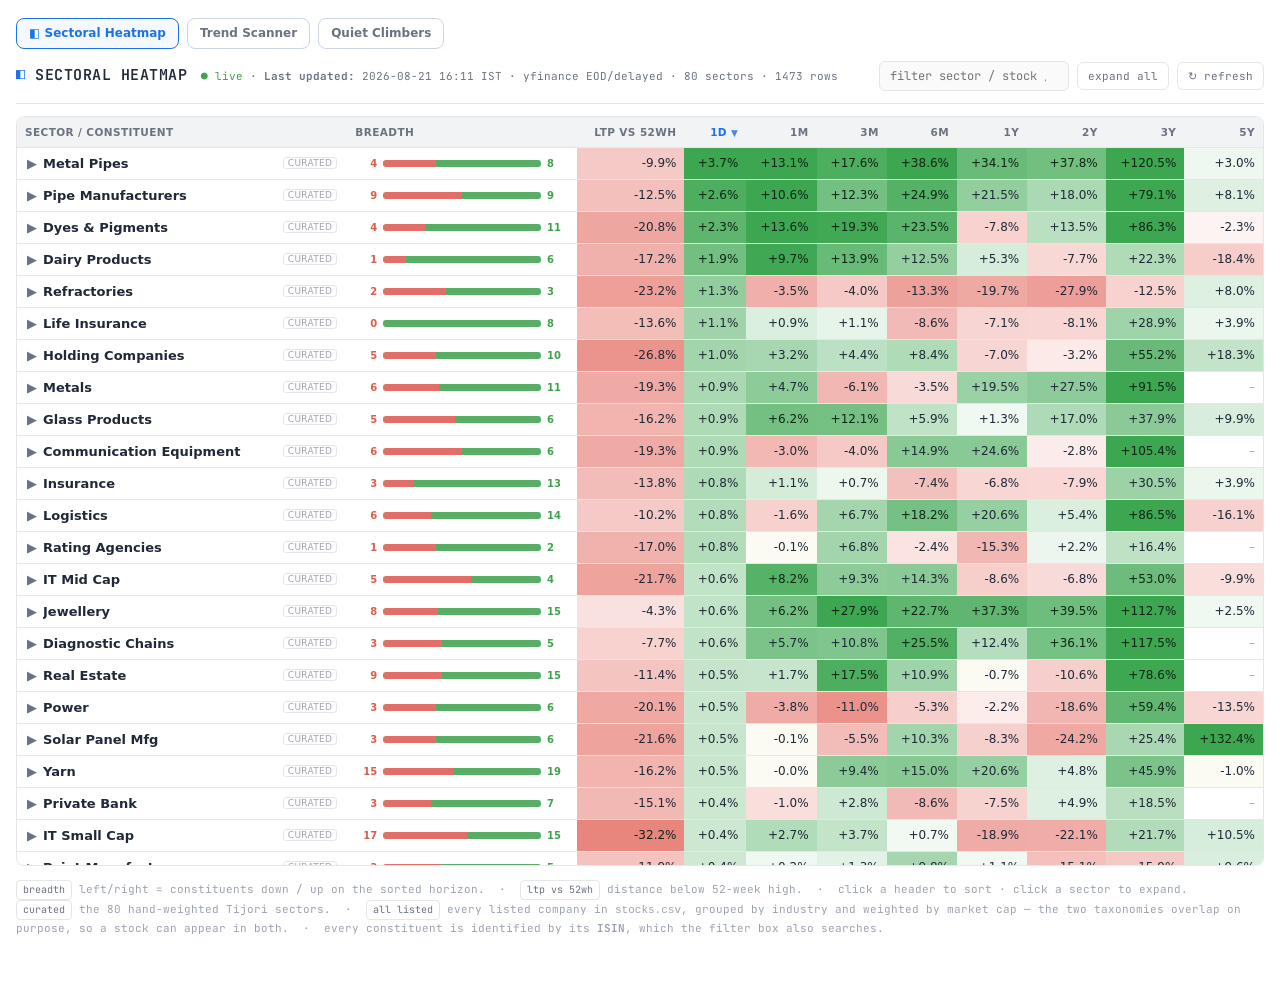
==== commit 89b2a602: "Quiet Climbers: jump buttons, candles in every row, no bounce S and T stand in front of every compan" ====
--- a/index.html
+++ b/index.html
@@ -7,7 +7,7 @@
 <link rel="preconnect" href="https://fonts.googleapis.com">
 <link rel="preconnect" href="https://fonts.gstatic.com" crossorigin>
 <link href="https://fonts.googleapis.com/css2?family=Inter:wght@400;500;600;700&family=JetBrains+Mono:wght@400;500;600;700&display=swap" rel="stylesheet">
-<link rel="stylesheet" href="bounce.css">
+<link rel="stylesheet" href="boards.css">
 <style>
   :root{
     --bg:#ffffff; --panel:#ffffff; --panel2:#fafafa; --line:#e6e6e6;
@@ -118,8 +118,6 @@
     <span class="bbtn" aria-current="page">◧ Sectoral Heatmap</span>
     <a class="bbtn" href="trend/">Trend Scanner</a>
     <a class="bbtn" href="quiet/">Quiet Climbers</a>
-    <span class="sep"></span>
-    <button class="bbtn" type="button" data-bounce-toggle>bounce: on</button>
   </nav>
 
   <header class="top">
@@ -321,6 +319,5 @@
   if(!document.hidden && lastLoadedAt && Date.now()-lastLoadedAt.getTime()>5*60*1000) load(false);
 });
 </script>
-<script src="bounce.js"></script>
 </body>
 </html>
--- a/boards.css
+++ b/boards.css
@@ -0,0 +1,42 @@
+/* ---------------------------------------------------------------------------
+   boards.css — the switcher that links the three boards.
+
+   Styled from whichever palette variables the host page defines (each board has
+   its own), with hard-coded fallbacks so it still looks right on a page that
+   defines none.
+--------------------------------------------------------------------------- */
+
+.boards{
+  display:flex;flex-wrap:wrap;align-items:center;gap:8px;
+  padding:10px 22px;background:var(--card,#fff);
+  border-bottom:1px solid var(--line,#e2e8f1);
+}
+.boards .sep{flex:1}
+.boards .hint{
+  font-size:11.5px;color:var(--faint,#93a0b4);white-space:nowrap;
+}
+
+.bbtn{
+  display:inline-flex;align-items:center;gap:6px;
+  font:inherit;font-size:12px;font-weight:600;line-height:1.4;
+  padding:6px 12px;border-radius:8px;
+  border:1px solid var(--line2,#cbd5e4);
+  background:var(--card,#fff);color:var(--dim,#5c6879);
+  text-decoration:none;white-space:nowrap;cursor:pointer;
+}
+.bbtn:hover{color:var(--ink,#131922);border-color:var(--accent,#2f6fd0)}
+.bbtn:focus-visible{outline:2px solid var(--accent,#2f6fd0);outline-offset:2px}
+/* the board you are already on: shown, not clickable */
+.bbtn[aria-current=page]{
+  color:var(--accent,#2f6fd0);border-color:var(--accent,#2f6fd0);
+  background:var(--hover,#f5f8fd);cursor:default;
+}
+.bbtn[aria-pressed=true]{
+  color:var(--accent,#2f6fd0);border-color:var(--accent,#2f6fd0);
+  background:var(--hover,#f5f8fd);
+}
+
+@media (max-width:700px){
+  .boards{padding-left:14px;padding-right:14px}
+  .boards .hint{display:none}
+}
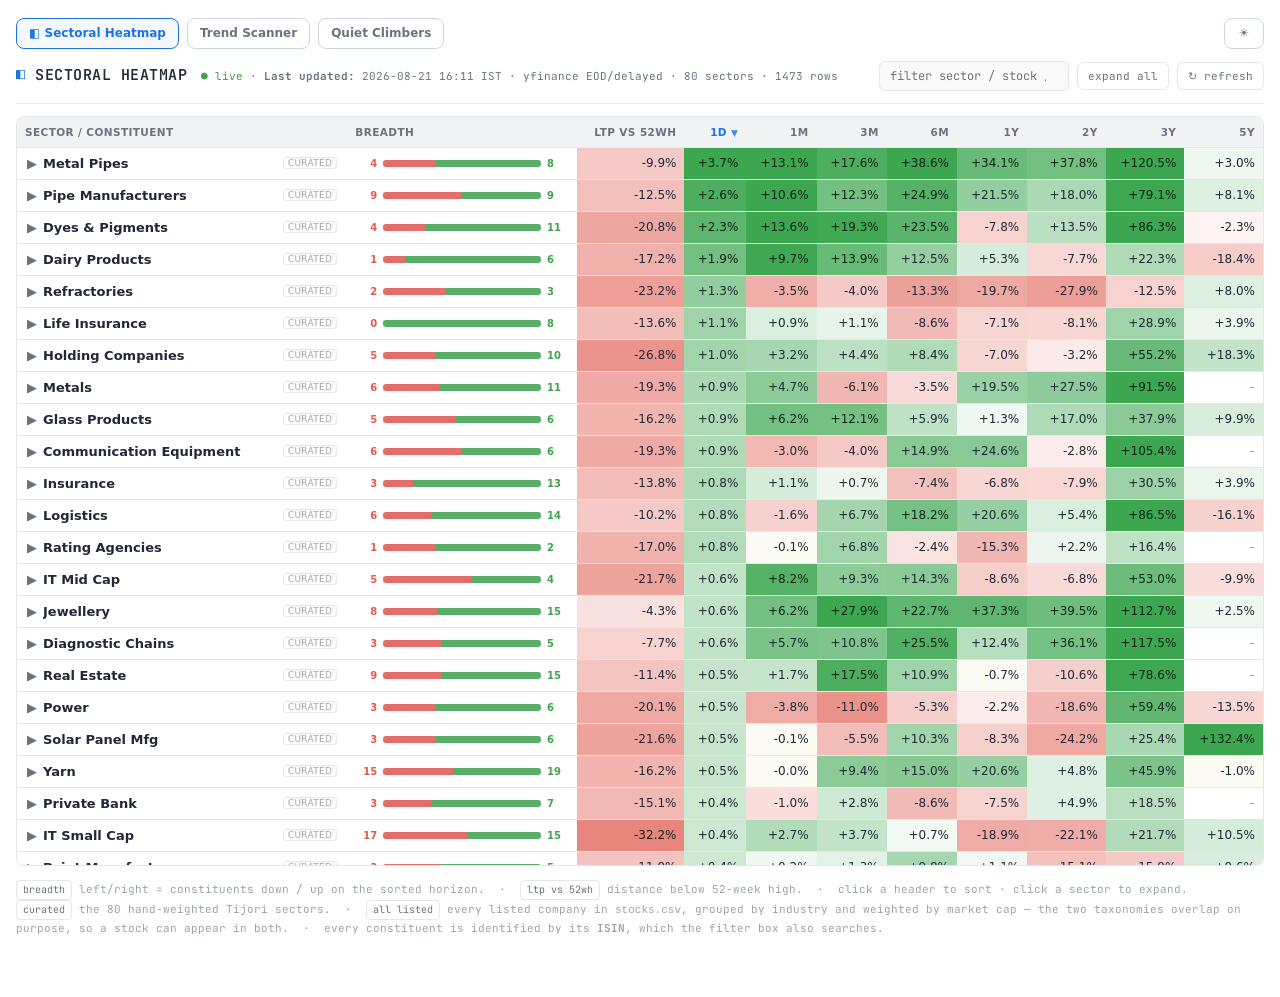
==== commit ebf2c091: "Quiet Climbers: a TradingView-style chart, day/night, NSE-only universe 1. The S/T buttons move to j" ====
--- a/index.html
+++ b/index.html
@@ -7,6 +7,8 @@
 <link rel="preconnect" href="https://fonts.googleapis.com">
 <link rel="preconnect" href="https://fonts.gstatic.com" crossorigin>
 <link href="https://fonts.googleapis.com/css2?family=Inter:wght@400;500;600;700&family=JetBrains+Mono:wght@400;500;600;700&display=swap" rel="stylesheet">
+<script>/* set the theme before first paint, so the page never flashes light */
+(function(){try{var t=localStorage.getItem("sector-data:theme");if(!t)t=window.matchMedia&&matchMedia("(prefers-color-scheme: dark)").matches?"dark":"light";document.documentElement.setAttribute("data-theme",t);}catch(e){}})();</script>
 <link rel="stylesheet" href="boards.css">
 <style>
   :root{
@@ -17,6 +19,19 @@
     --mono:"JetBrains Mono","SF Mono",ui-monospace,"Cascadia Mono",Menlo,Consolas,monospace;
     --sans:"Inter",system-ui,-apple-system,Segoe UI,Roboto,sans-serif;
   }
+
+/* ---------- night ----------
+   Same variable names, different values. The cell colours are computed in JS,
+   so cellBg()/txtColor() blend from the panel colour instead of white. */
+  :root[data-theme=dark]{
+    --bg:#0e1117; --panel:#161a21; --panel2:#131820; --line:#222833;
+    --ink:#e6e9ef; --dim:#9aa4b2; --dim2:#6d7885;
+    --accent:#5b9cf6; --up:#2ea36a; --down:#e5564a; --warn:#d3a04a;
+    --headbg:#1b212b;
+  }
+  :root[data-theme=dark] .wbar .track{background:#242b36}
+  :root[data-theme=dark] tr.sector:hover td.name-col{color:#fff;background:#1b212b}
+  :root[data-theme=dark] button.btn[aria-pressed=true]{background:#16233a}
   *{box-sizing:border-box}
   html,body{margin:0;background:var(--bg);color:var(--ink);font-family:var(--sans);
     -webkit-font-smoothing:antialiased;font-size:13px}
@@ -118,7 +133,11 @@
     <span class="bbtn" aria-current="page">◧ Sectoral Heatmap</span>
     <a class="bbtn" href="trend/">Trend Scanner</a>
     <a class="bbtn" href="quiet/">Quiet Climbers</a>
-  </nav>
+    <span class="sep"></span>
+  
+    <button class="bbtn thbtn" type="button" id="theme" aria-pressed="false"
+            title="Switch between day and night"><span class="ic">◐</span></button>
+</nav>
 
   <header class="top">
     <span class="brand"><b>◧</b> SECTORAL&nbsp;HEATMAP</span>
@@ -298,6 +317,7 @@
 // Debounced: expanding a sector can put thousands of rows on screen, and
 // re-rendering that on every keypress makes typing feel like wading.
 let qTimer=null;
+addEventListener("themechange",()=>{ if(DATA) render(); });
 $("q").oninput=()=>{ clearTimeout(qTimer); qTimer=setTimeout(render,120); };
 document.querySelectorAll(".seg").forEach(b=>b.onclick=()=>{
   taxonomy=b.dataset.tax;
@@ -319,5 +339,6 @@
   if(!document.hidden && lastLoadedAt && Date.now()-lastLoadedAt.getTime()>5*60*1000) load(false);
 });
 </script>
+<script src="theme.js"></script>
 </body>
 </html>
--- a/boards.css
+++ b/boards.css
@@ -12,6 +12,9 @@
   border-bottom:1px solid var(--line,#e2e8f1);
 }
 .boards .sep{flex:1}
+/* theme toggle: one button, shown on every board */
+.thbtn{font-size:13px;line-height:1;padding:6px 9px}
+.thbtn .ic{display:inline-block;width:14px;text-align:center}
 .boards .hint{
   font-size:11.5px;color:var(--faint,#93a0b4);white-space:nowrap;
 }
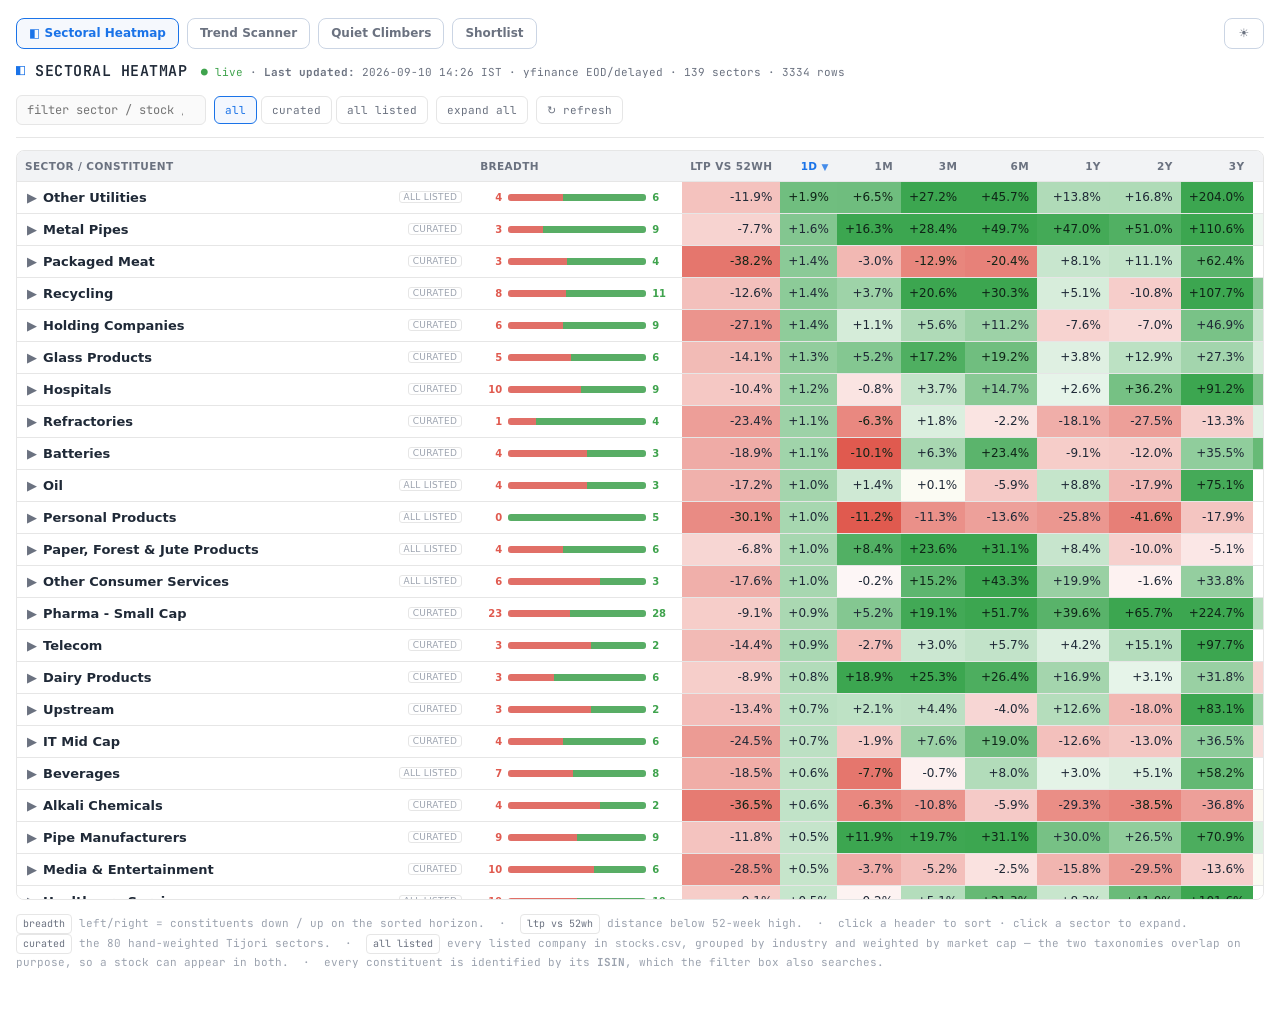
==== commit 93320e52: "Add the Shortlist board at /screen/, with week-over-week change tracking Fourth board in the suite, " ====
--- a/index.html
+++ b/index.html
@@ -133,6 +133,7 @@
     <span class="bbtn" aria-current="page">◧ Sectoral Heatmap</span>
     <a class="bbtn" href="trend/">Trend Scanner</a>
     <a class="bbtn" href="quiet/">Quiet Climbers</a>
+    <a class="bbtn" href="screen/">Shortlist</a>
     <span class="sep"></span>
   
     <button class="bbtn thbtn" type="button" id="theme" aria-pressed="false"
